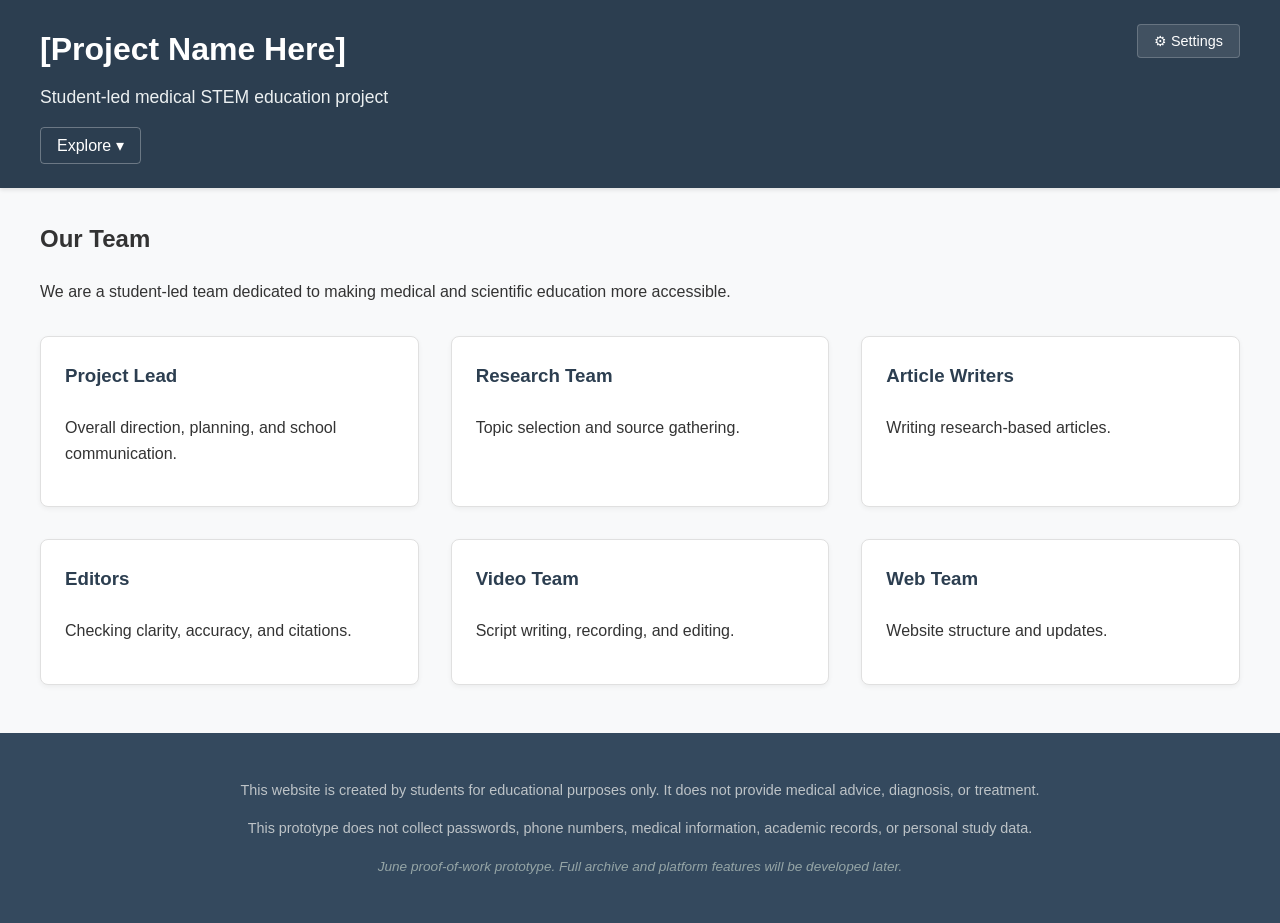
==== about.html @ 19ea7627 "Add files via upload" ====
<!DOCTYPE html>
<html lang="en">
<head>
  <meta charset="UTF-8">
  <meta name="viewport" content="width=device-width, initial-scale=1.0">
  <title>Who We Are | Medical STEM Education</title>
  <link rel="stylesheet" href="styles.css">
</head>
<body>
  <div id="header-container"></div>
  
  <main>
    <section>
      <h2>Our Team</h2>
      <p>We are a student-led team dedicated to making medical and scientific education more accessible.</p>
      <div id="team-roles-grid" class="grid-container"></div>
    </section>
  </main>
  
  <div id="footer-container"></div>
  
  <script src="data.js"></script>
  <script src="script.js"></script>
</body>
</html>
---- styles.css ----
/* 
  styles.css
  This file contains all the styles for the website.
  To change colors or fonts, edit the variables in the :root section below.
*/

:root {
  /* Edit these colors to match your final branding */
  --primary-color: #2c3e50;
  --secondary-color: #34495e;
  --accent-color: #3498db;
  --background-color: #f8f9fa;
  --card-bg: #ffffff;
  --text-color: #333333;
  --text-light: #666666;
  --border-color: #e0e0e0;
  
  /* Status Badge Colors */
  --badge-drafting: #f39c12;
  --badge-researching: #9b59b6;
  --badge-planned: #95a5a6;
  
  /* Fonts */
  --font-main: 'Segoe UI', Tahoma, Geneva, Verdana, sans-serif;
}

/* Global Layout */
body {
  font-family: var(--font-main);
  background-color: var(--background-color);
  color: var(--text-color);
  margin: 0;
  padding: 0;
  line-height: 1.6;
}

a {
  text-decoration: none;
  color: var(--accent-color);
}

a:hover {
  text-decoration: underline;
}

/* Header & Navigation */
header {
  background-color: var(--primary-color);
  color: white;
  padding: 1.5rem 2rem;
  box-shadow: 0 2px 4px rgba(0,0,0,0.1);
}

.header-content {
  max-width: 1200px;
  margin: 0 auto;
}

.header-top {
  display: flex;
  justify-content: space-between;
  align-items: flex-start;
  margin-bottom: 1rem;
}

.header-brand h1 {
  margin: 0 0 0.5rem 0;
  font-size: 2rem;
}

.header-brand p {
  margin: 0;
  font-size: 1.1rem;
  color: #ecf0f1;
}

.header-actions {
  position: relative;
}

.settings-button {
  background-color: rgba(255, 255, 255, 0.1);
  color: white;
  border: 1px solid rgba(255, 255, 255, 0.2);
  border-radius: 4px;
  padding: 0.5rem 1rem;
  cursor: pointer;
  font-family: inherit;
  font-size: 0.9rem;
  transition: background-color 0.2s;
}

.settings-button:hover {
  background-color: rgba(255, 255, 255, 0.2);
}

.settings-panel {
  position: absolute;
  top: 100%;
  right: 0;
  margin-top: 0.5rem;
  background-color: var(--card-bg);
  color: var(--text-color);
  border: 1px solid var(--border-color);
  border-radius: 8px;
  padding: 1rem;
  width: 260px;
  box-shadow: 0 4px 12px rgba(0,0,0,0.15);
  z-index: 100;
  display: none;
}

.settings-panel.open {
  display: block;
}

.settings-panel ul {
  list-style: none;
  padding: 0;
  margin: 0 0 1rem 0;
}

.settings-panel li {
  padding: 0.5rem 0;
  border-bottom: 1px solid var(--border-color);
  font-size: 0.9rem;
  color: var(--text-light);
}

.settings-panel li:last-child {
  border-bottom: none;
}

.settings-panel p {
  margin: 0;
  font-size: 0.85rem;
  color: var(--text-color);
  font-style: italic;
}

.explore-nav {
  position: relative;
}

.explore-button {
  background-color: transparent;
  color: white;
  border: 1px solid rgba(255, 255, 255, 0.3);
  border-radius: 4px;
  padding: 0.5rem 1rem;
  cursor: pointer;
  font-family: inherit;
  font-size: 1rem;
  font-weight: 500;
  transition: background-color 0.2s;
}

.explore-button:hover {
  background-color: rgba(255, 255, 255, 0.1);
}

.explore-menu {
  display: none;
  flex-direction: row;
  flex-wrap: wrap;
  gap: 1.5rem;
  margin-top: 1rem;
  background-color: rgba(0, 0, 0, 0.1);
  padding: 0.75rem 1rem;
  border-radius: 4px;
}

.explore-nav:hover .explore-menu,
.explore-menu.open {
  display: flex;
}

.explore-menu a {
  color: white;
  font-weight: 500;
  padding: 0.5rem 0;
  border-bottom: 2px solid transparent;
}

.explore-menu a:hover {
  text-decoration: none;
  border-bottom: 2px solid white;
}

.explore-menu a.active {
  border-bottom: 2px solid var(--accent-color);
  color: var(--accent-color);
}

/* Footer */
footer {
  background-color: var(--secondary-color);
  color: white;
  padding: 2rem;
  margin-top: 3rem;
  text-align: center;
}

.footer-content {
  max-width: 800px;
  margin: 0 auto;
}

.footer-disclaimer, .footer-privacy {
  font-size: 0.9rem;
  color: #bdc3c7;
  margin-bottom: 0.5rem;
}

.footer-stage {
  font-style: italic;
  margin-top: 1rem;
  font-size: 0.85rem;
  color: #95a5a6;
}

/* Content Sections */
main {
  max-width: 1200px;
  margin: 2rem auto;
  padding: 0 2rem;
}

.hero-section {
  text-align: center;
  padding: 3rem 0;
}

.hero-section h2 {
  font-size: 2.5rem;
  margin-bottom: 1rem;
}

.placeholder-section {
  background-color: #e8f4f8;
  border: 1px dashed var(--accent-color);
  padding: 2rem;
  text-align: center;
  border-radius: 8px;
  margin-bottom: 2rem;
}

/* Responsive Card Grids */
.grid-container {
  display: grid;
  grid-template-columns: repeat(auto-fill, minmax(300px, 1fr));
  gap: 2rem;
  margin-top: 2rem;
}

/* Cards (Topics, Articles, Videos, Roles, Roadmap) */
.card {
  background-color: var(--card-bg);
  border: 1px solid var(--border-color);
  border-radius: 8px;
  padding: 1.5rem;
  box-shadow: 0 2px 5px rgba(0,0,0,0.05);
  display: flex;
  flex-direction: column;
}

.card h3 {
  margin-top: 0;
  margin-bottom: 0.5rem;
  color: var(--primary-color);
}

.card-meta {
  font-size: 0.9rem;
  color: var(--text-light);
  margin-bottom: 1rem;
}

.card p {
  flex-grow: 1;
}

/* Status Badges */
.badge {
  display: inline-block;
  padding: 0.25rem 0.5rem;
  border-radius: 4px;
  font-size: 0.8rem;
  font-weight: bold;
  color: white;
  margin-bottom: 0.5rem;
}

.badge.drafting { background-color: var(--badge-drafting); }
.badge.researching { background-color: var(--badge-researching); }
.badge.planned { background-color: var(--badge-planned); }
.badge.script-writing { background-color: var(--badge-researching); }
.badge.default { background-color: var(--accent-color); }

/* Buttons */
.btn {
  display: inline-block;
  padding: 0.5rem 1rem;
  border-radius: 4px;
  text-align: center;
  font-weight: 500;
  margin-top: 1rem;
  transition: background-color 0.2s;
}

.btn-active {
  background-color: var(--accent-color);
  color: white;
}

.btn-active:hover {
  background-color: #2980b9;
  text-decoration: none;
  color: white;
}

.btn-disabled {
  background-color: #ecf0f1;
  color: #95a5a6;
  cursor: not-allowed;
}

/* Article Template specific */
.article-header {
  margin-bottom: 2rem;
  border-bottom: 2px solid var(--border-color);
  padding-bottom: 1rem;
}

.disclaimer-box {
  background-color: #fff3cd;
  border-left: 4px solid #ffc107;
  padding: 1rem;
  margin: 2rem 0;
  color: #856404;
}

/* Mobile Responsiveness */
@media (max-width: 768px) {
  nav {
    flex-direction: column;
    gap: 0.5rem;
  }
  
  .grid-container {
    grid-template-columns: 1fr;
  }
  
  header {
    text-align: center;
  }
}

/* Home Actions Section */
.home-actions-section {
  padding: 3rem 0;
  border-top: 1px solid var(--border-color);
  margin-top: 2rem;
}

.section-heading {
  text-align: center;
  margin-bottom: 2.5rem;
}

.section-heading h2 {
  font-size: 2rem;
  color: var(--primary-color);
  margin-bottom: 0.5rem;
  margin-top: 0;
}

.section-heading p {
  color: var(--text-light);
  font-size: 1.1rem;
  margin: 0;
}

.home-button-grid {
  display: grid;
  grid-template-columns: repeat(auto-fit, minmax(280px, 1fr));
  gap: 1.5rem;
}

.home-button-card {
  display: flex;
  flex-direction: column;
  padding: 1.5rem;
  border-radius: 8px;
  text-decoration: none;
  transition: transform 0.2s, box-shadow 0.2s, border-color 0.2s;
  border: 2px solid transparent;
}

.home-button-card:hover {
  transform: translateY(-3px);
  text-decoration: none;
  box-shadow: 0 4px 10px rgba(0,0,0,0.1);
}

.home-button-label {
  font-size: 1.25rem;
  font-weight: bold;
  margin-bottom: 0.5rem;
}

.home-button-description {
  font-size: 0.95rem;
}

.home-button-primary {
  background-color: var(--accent-color);
  color: white;
}

.home-button-primary .home-button-description {
  color: rgba(255, 255, 255, 0.9);
}

.home-button-primary:hover {
  background-color: #2980b9;
  color: white;
}

.home-button-secondary {
  background-color: var(--card-bg);
  border-color: var(--border-color);
  color: var(--text-color);
}

.home-button-secondary .home-button-label {
  color: var(--primary-color);
}

.home-button-secondary .home-button-description {
  color: var(--text-light);
}

.home-button-secondary:hover {
  border-color: var(--accent-color);
}

/* Featured Video Section */
.featured-video-section {
  background-color: var(--card-bg);
  border: 1px solid var(--border-color);
  border-radius: 8px;
  padding: 2rem;
  margin-top: 2rem;
  text-align: left;
  box-shadow: 0 4px 6px rgba(0,0,0,0.05);
}

.featured-video-section h3 {
  color: var(--primary-color);
  border-bottom: 2px solid var(--border-color);
  padding-bottom: 0.5rem;
  margin-top: 0;
  margin-bottom: 1.5rem;
  text-align: center;
}

.featured-video-content {
  display: flex;
  flex-direction: row;
  gap: 2rem;
  align-items: center;
}

.featured-video-text {
  flex: 1;
}

.featured-video-text h4 {
  margin-top: 0;
  margin-bottom: 0.5rem;
  font-size: 1.5rem;
}

.featured-video-media {
  flex: 1;
  display: flex;
  justify-content: center;
}

.featured-video-thumbnail {
  max-width: 100%;
  height: auto;
  border-radius: 8px;
  border: 1px solid var(--border-color);
  object-fit: cover;
}

.featured-video-actions {
  margin-top: 1.5rem;
}

@media (max-width: 768px) {
  .featured-video-content {
    flex-direction: column;
  }
}
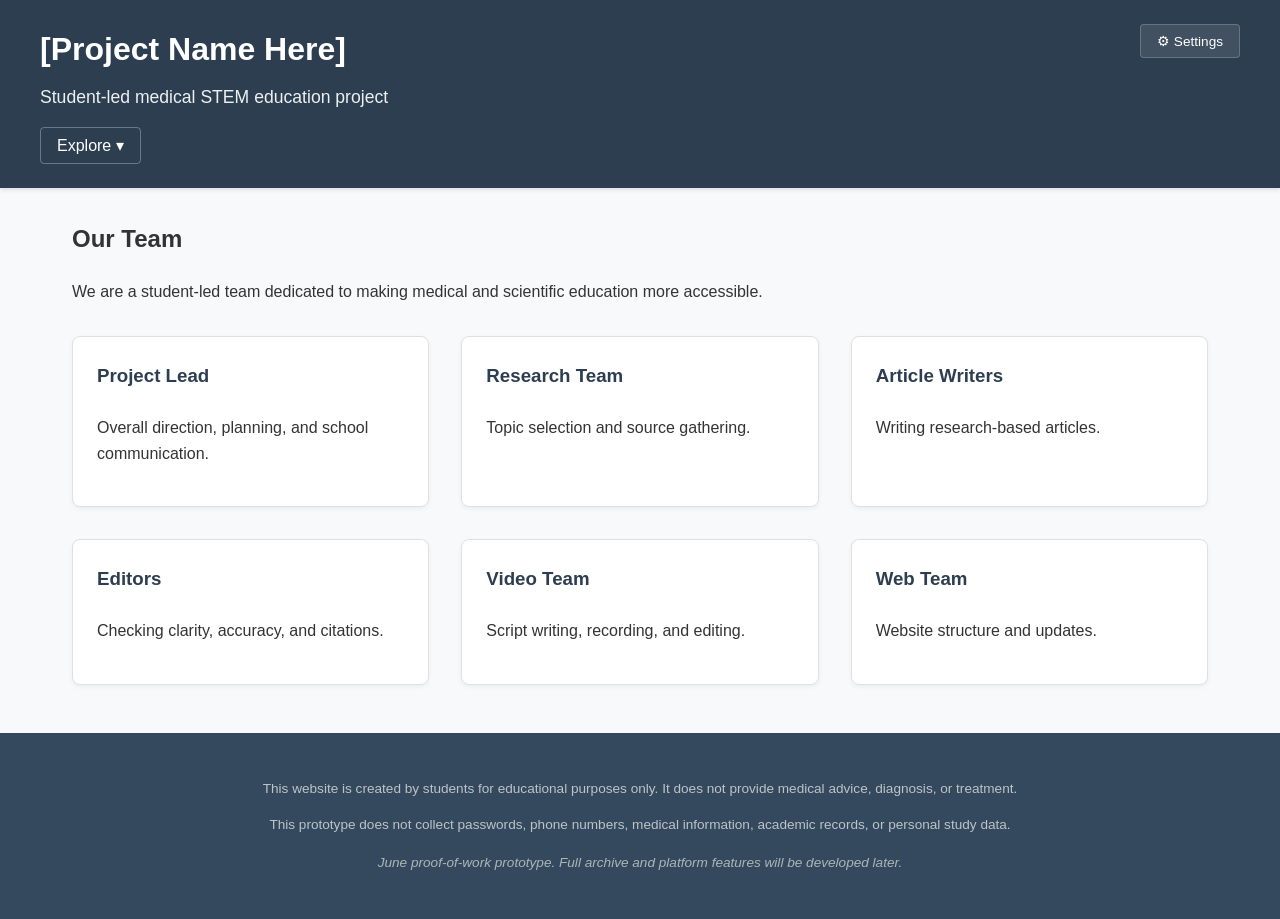
==== commit fddf59ee: "F3 (3/6): videos/future/about.html — meta description, OG, favicon Co-Authored-By: Claude Sonnet 5 <" ====
--- a/about.html
+++ b/about.html
@@ -4,6 +4,13 @@
   <meta charset="UTF-8">
   <meta name="viewport" content="width=device-width, initial-scale=1.0">
   <title>Who We Are | Medical STEM Education</title>
+  <meta name="description" content="Who we are — our team roles and project background.">
+  <link rel="icon" type="image/svg+xml" href="favicon.svg">
+  <meta property="og:type" content="website">
+  <meta property="og:site_name" content="Medical STEM Education">
+  <meta property="og:title" content="Who We Are | Medical STEM Education">
+  <meta property="og:description" content="Who we are — our team roles and project background.">
+  <meta property="og:url" content="https://bonogyuyoung.github.io/ACM-website/about.html">
   <link rel="stylesheet" href="styles.css">
 </head>
 <body>
--- a/styles.css
+++ b/styles.css
@@ -1,27 +1,80 @@
-/* 
+/*
   styles.css
   This file contains all the styles for the website.
-  To change colors or fonts, edit the variables in the :root section below.
+  Design tokens (color, typography, spacing, radius, shadow) live in :root.
+  Component conventions (card / badge / btn / empty-state) are documented in README.md.
 */
 
 :root {
-  /* Edit these colors to match your final branding */
+  /* Color */
   --primary-color: #2c3e50;
   --secondary-color: #34495e;
-  --accent-color: #3498db;
+  /* --accent-color/--accent-hover paint solid backgrounds (buttons, badges)
+     that always carry white text, so they're tuned to satisfy 4.5:1 against
+     white regardless of theme. --link-color paints text that sits directly
+     on the page background, so light/dark theme need different values (a
+     single hue can't be dark enough for white-on-it AND light enough to read
+     on a near-black page) — see the data-theme="dark" overrides below.
+     --nav-active-color is for text on the header, which stays dark in both
+     site themes, so it gets one fixed light value per color theme. */
+  --accent-color: #2978ad;
+  --accent-hover: #22628e;
+  --link-color: #2978ad;
+  --nav-active-color: #5eaee3;
   --background-color: #f8f9fa;
   --card-bg: #ffffff;
   --text-color: #333333;
   --text-light: #666666;
   --border-color: #e0e0e0;
-  
-  /* Status Badge Colors */
-  --badge-drafting: #f39c12;
+  --color-on-dark: #ffffff;
+  --color-on-dark-muted: #ecf0f1;
+
+  /* Status Badge Colors — one per config.statusStages entry, plus a default
+     fallback for any status not in that list. Tuned for >=4.5:1 against the
+     white badge text (.badge sets color: white). */
+  --badge-planned: #6d7879;
   --badge-researching: #9b59b6;
-  --badge-planned: #95a5a6;
-  
-  /* Fonts */
+  --badge-drafting: #a3690c;
+  --badge-review: #b1611a;
+  --badge-published: #1e864a;
+
+  /* Typography scale */
   --font-main: 'Segoe UI', Tahoma, Geneva, Verdana, sans-serif;
+  --text-xs: 0.8rem;
+  --text-sm: 0.85rem;
+  --text-base: 1rem;
+  --text-md: 1.1rem;
+  --text-lg: 1.25rem;
+  --text-xl: 1.5rem;
+  --text-2xl: 2rem;
+  --text-3xl: 2.5rem;
+
+  /* Spacing scale */
+  --space-1: 0.25rem;
+  --space-2: 0.5rem;
+  --space-3: 0.75rem;
+  --space-4: 1rem;
+  --space-5: 1.5rem;
+  --space-6: 2rem;
+  --space-7: 2.5rem;
+  --space-8: 3rem;
+
+  /* Radius */
+  --radius-sm: 4px;
+  --radius-md: 8px;
+
+  /* Shadow */
+  --shadow-sm: 0 2px 4px rgba(0, 0, 0, 0.1);
+  --shadow-md: 0 2px 5px rgba(0, 0, 0, 0.05);
+  --shadow-lg: 0 4px 12px rgba(0, 0, 0, 0.15);
+  --shadow-hover: 0 4px 10px rgba(0, 0, 0, 0.1);
+}
+
+/* Mobile-first base: border-box everywhere so padding/border never push an
+   element wider than its container (the classic cause of 360px-width
+   horizontal scroll). */
+*, *::before, *::after {
+  box-sizing: border-box;
 }
 
 /* Global Layout */
@@ -36,19 +89,35 @@
 
 a {
   text-decoration: none;
-  color: var(--accent-color);
+  color: var(--link-color);
 }
 
 a:hover {
   text-decoration: underline;
+}
+
+/* Visible focus ring for keyboard navigation (F2). --link-color already
+   meets 3:1 against page/card backgrounds in every theme; inside the header
+   (always a dark background, independent of light/dark theme) that fails,
+   so it's swapped for the lighter --nav-active-color there. */
+a:focus-visible,
+button:focus-visible,
+input:focus-visible,
+[tabindex]:focus-visible {
+  outline: 3px solid var(--link-color);
+  outline-offset: 2px;
+}
+
+header :focus-visible {
+  outline-color: var(--nav-active-color);
 }
 
 /* Header & Navigation */
 header {
   background-color: var(--primary-color);
-  color: white;
-  padding: 1.5rem 2rem;
-  box-shadow: 0 2px 4px rgba(0,0,0,0.1);
+  color: var(--color-on-dark);
+  padding: var(--space-5) var(--space-6);
+  box-shadow: var(--shadow-sm);
 }
 
 .header-content {
@@ -58,20 +127,22 @@
 
 .header-top {
   display: flex;
+  flex-wrap: wrap;
+  gap: var(--space-3);
   justify-content: space-between;
   align-items: flex-start;
-  margin-bottom: 1rem;
+  margin-bottom: var(--space-4);
 }
 
 .header-brand h1 {
-  margin: 0 0 0.5rem 0;
-  font-size: 2rem;
+  margin: 0 0 var(--space-2) 0;
+  font-size: var(--text-2xl);
 }
 
 .header-brand p {
   margin: 0;
-  font-size: 1.1rem;
-  color: #ecf0f1;
+  font-size: var(--text-md);
+  color: var(--color-on-dark-muted);
 }
 
 .header-actions {
@@ -80,13 +151,13 @@
 
 .settings-button {
   background-color: rgba(255, 255, 255, 0.1);
-  color: white;
+  color: var(--color-on-dark);
   border: 1px solid rgba(255, 255, 255, 0.2);
-  border-radius: 4px;
-  padding: 0.5rem 1rem;
+  border-radius: var(--radius-sm);
+  padding: var(--space-2) var(--space-4);
   cursor: pointer;
   font-family: inherit;
-  font-size: 0.9rem;
+  font-size: var(--text-sm);
   transition: background-color 0.2s;
 }
 
@@ -98,14 +169,15 @@
   position: absolute;
   top: 100%;
   right: 0;
-  margin-top: 0.5rem;
+  margin-top: var(--space-2);
   background-color: var(--card-bg);
   color: var(--text-color);
   border: 1px solid var(--border-color);
-  border-radius: 8px;
-  padding: 1rem;
+  border-radius: var(--radius-md);
+  padding: var(--space-4);
   width: 260px;
-  box-shadow: 0 4px 12px rgba(0,0,0,0.15);
+  max-width: calc(100vw - 2 * var(--space-5));
+  box-shadow: var(--shadow-lg);
   z-index: 100;
   display: none;
 }
@@ -117,13 +189,13 @@
 .settings-panel ul {
   list-style: none;
   padding: 0;
-  margin: 0 0 1rem 0;
+  margin: 0 0 var(--space-4) 0;
 }
 
 .settings-panel li {
-  padding: 0.5rem 0;
+  padding: var(--space-2) 0;
   border-bottom: 1px solid var(--border-color);
-  font-size: 0.9rem;
+  font-size: var(--text-sm);
   color: var(--text-light);
 }
 
@@ -133,24 +205,115 @@
 
 .settings-panel p {
   margin: 0;
-  font-size: 0.85rem;
+  font-size: var(--text-sm);
   color: var(--text-color);
   font-style: italic;
 }
 
+/* Settings controls (E5) — theme/color/text-size buttons rendered by
+   renderSettingsControls() and wired up by initSettingsControls(). */
+.settings-group {
+  margin-bottom: var(--space-4);
+}
+
+.settings-label {
+  display: block;
+  font-size: var(--text-sm);
+  font-weight: 600;
+  color: var(--text-light);
+  margin-bottom: var(--space-2);
+}
+
+.settings-options {
+  display: flex;
+  gap: var(--space-2);
+  flex-wrap: wrap;
+}
+
+.btn-toggle {
+  background-color: var(--background-color);
+  color: var(--text-color);
+  border: 1px solid var(--border-color);
+  border-radius: var(--radius-sm);
+  padding: var(--space-1) var(--space-3);
+  font-size: var(--text-sm);
+  font-family: inherit;
+  cursor: pointer;
+}
+
+.btn-toggle:hover {
+  border-color: var(--accent-color);
+}
+
+.btn-toggle.active {
+  background-color: var(--accent-color);
+  color: white;
+  border-color: var(--accent-color);
+}
+
+.settings-note {
+  margin: 0;
+  font-size: var(--text-xs);
+  color: var(--text-light);
+  font-style: italic;
+}
+
+/* Settings: dark theme / accent color / text size — toggled by
+   applySettings() in script.js via data-* attributes on <html>. */
+html[data-theme="dark"] {
+  --background-color: #14171a;
+  --card-bg: #1f2328;
+  --text-color: #e6e6e6;
+  --text-light: #a8adb3;
+  --border-color: #343a40;
+  /* Link text needs to lighten back up for the near-black page background —
+     the light-theme --link-color is tuned the opposite direction. */
+  --link-color: #3498db;
+}
+
+html[data-color-theme="green"] {
+  --accent-color: #1d8348;
+  --accent-hover: #186b3b;
+  --link-color: #1d8348;
+  --nav-active-color: #48bb79;
+}
+
+html[data-color-theme="purple"] {
+  --accent-color: #8e44ad;
+  --accent-hover: #6c3483;
+  --link-color: #8e44ad;
+  --nav-active-color: #c198d2;
+}
+
+html[data-theme="dark"][data-color-theme="green"] {
+  --link-color: #27ae60;
+}
+
+html[data-theme="dark"][data-color-theme="purple"] {
+  --link-color: #ab74c2;
+}
+
+html[data-font-size="small"] {
+  font-size: 87.5%;
+}
+
+html[data-font-size="large"] {
+  font-size: 112.5%;
+}
+
 .explore-nav {
   position: relative;
 }
 
 .explore-button {
   background-color: transparent;
-  color: white;
+  color: var(--color-on-dark);
   border: 1px solid rgba(255, 255, 255, 0.3);
-  border-radius: 4px;
-  padding: 0.5rem 1rem;
+  border-radius: var(--radius-sm);
+  padding: var(--space-2) var(--space-4);
   cursor: pointer;
   font-family: inherit;
-  font-size: 1rem;
+  font-size: var(--text-base);
   font-weight: 500;
   transition: background-color 0.2s;
 }
@@ -163,11 +326,11 @@
   display: none;
   flex-direction: row;
   flex-wrap: wrap;
-  gap: 1.5rem;
-  margin-top: 1rem;
+  gap: var(--space-5);
+  margin-top: var(--space-4);
   background-color: rgba(0, 0, 0, 0.1);
-  padding: 0.75rem 1rem;
-  border-radius: 4px;
+  padding: var(--space-3) var(--space-4);
+  border-radius: var(--radius-sm);
 }
 
 .explore-nav:hover .explore-menu,
@@ -176,9 +339,9 @@
 }
 
 .explore-menu a {
-  color: white;
+  color: var(--color-on-dark);
   font-weight: 500;
-  padding: 0.5rem 0;
+  padding: var(--space-2) 0;
   border-bottom: 2px solid transparent;
 }
 
@@ -188,16 +351,16 @@
 }
 
 .explore-menu a.active {
-  border-bottom: 2px solid var(--accent-color);
-  color: var(--accent-color);
+  border-bottom: 2px solid var(--nav-active-color);
+  color: var(--nav-active-color);
 }
 
 /* Footer */
 footer {
   background-color: var(--secondary-color);
-  color: white;
-  padding: 2rem;
-  margin-top: 3rem;
+  color: var(--color-on-dark);
+  padding: var(--space-6);
+  margin-top: var(--space-8);
   text-align: center;
 }
 
@@ -207,73 +370,73 @@
 }
 
 .footer-disclaimer, .footer-privacy {
-  font-size: 0.9rem;
+  font-size: var(--text-sm);
   color: #bdc3c7;
-  margin-bottom: 0.5rem;
+  margin-bottom: var(--space-2);
 }
 
 .footer-stage {
   font-style: italic;
-  margin-top: 1rem;
-  font-size: 0.85rem;
-  color: #95a5a6;
+  margin-top: var(--space-4);
+  font-size: var(--text-sm);
+  color: #aab7b8;
 }
 
 /* Content Sections */
 main {
   max-width: 1200px;
-  margin: 2rem auto;
-  padding: 0 2rem;
+  margin: var(--space-6) auto;
+  padding: 0 var(--space-6);
 }
 
 .hero-section {
   text-align: center;
-  padding: 3rem 0;
+  padding: var(--space-8) 0;
 }
 
 .hero-section h2 {
-  font-size: 2.5rem;
-  margin-bottom: 1rem;
+  font-size: var(--text-3xl);
+  margin-bottom: var(--space-4);
 }
 
 .placeholder-section {
   background-color: #e8f4f8;
   border: 1px dashed var(--accent-color);
-  padding: 2rem;
+  padding: var(--space-6);
   text-align: center;
-  border-radius: 8px;
-  margin-bottom: 2rem;
+  border-radius: var(--radius-md);
+  margin-bottom: var(--space-6);
 }
 
 /* Responsive Card Grids */
 .grid-container {
   display: grid;
   grid-template-columns: repeat(auto-fill, minmax(300px, 1fr));
-  gap: 2rem;
-  margin-top: 2rem;
+  gap: var(--space-6);
+  margin-top: var(--space-6);
 }
 
 /* Cards (Topics, Articles, Videos, Roles, Roadmap) */
 .card {
   background-color: var(--card-bg);
   border: 1px solid var(--border-color);
-  border-radius: 8px;
-  padding: 1.5rem;
-  box-shadow: 0 2px 5px rgba(0,0,0,0.05);
+  border-radius: var(--radius-md);
+  padding: var(--space-5);
+  box-shadow: var(--shadow-md);
   display: flex;
   flex-direction: column;
 }
 
 .card h3 {
   margin-top: 0;
-  margin-bottom: 0.5rem;
+  margin-bottom: var(--space-2);
   color: var(--primary-color);
 }
 
 .card-meta {
-  font-size: 0.9rem;
+  font-size: var(--text-sm);
   color: var(--text-light);
-  margin-bottom: 1rem;
+  margin-bottom: var(--space-4);
 }
 
 .card p {
@@ -283,28 +446,48 @@
 /* Status Badges */
 .badge {
   display: inline-block;
-  padding: 0.25rem 0.5rem;
-  border-radius: 4px;
-  font-size: 0.8rem;
+  padding: var(--space-1) var(--space-2);
+  border-radius: var(--radius-sm);
+  font-size: var(--text-xs);
   font-weight: bold;
   color: white;
-  margin-bottom: 0.5rem;
-}
-
+  margin-bottom: var(--space-2);
+}
+
+.badge.planned { background-color: var(--badge-planned); }
+.badge.researching { background-color: var(--badge-researching); }
 .badge.drafting { background-color: var(--badge-drafting); }
-.badge.researching { background-color: var(--badge-researching); }
-.badge.planned { background-color: var(--badge-planned); }
-.badge.script-writing { background-color: var(--badge-researching); }
+.badge.review { background-color: var(--badge-review); }
+.badge.published { background-color: var(--badge-published); }
 .badge.default { background-color: var(--accent-color); }
+
+/* Empty State — shown by renderEmptyState() whenever a list has 0 items */
+.empty-state {
+  text-align: center;
+  padding: var(--space-8) var(--space-5);
+  border: 1px dashed var(--border-color);
+  border-radius: var(--radius-md);
+  background-color: var(--card-bg);
+  color: var(--text-light);
+}
+
+.empty-state p {
+  margin: 0;
+  font-size: var(--text-base);
+}
+
+.grid-container .empty-state {
+  grid-column: 1 / -1;
+}
 
 /* Buttons */
 .btn {
   display: inline-block;
-  padding: 0.5rem 1rem;
-  border-radius: 4px;
+  padding: var(--space-2) var(--space-4);
+  border-radius: var(--radius-sm);
   text-align: center;
   font-weight: 500;
-  margin-top: 1rem;
+  margin-top: var(--space-4);
   transition: background-color 0.2s;
 }
 
@@ -314,7 +497,7 @@
 }
 
 .btn-active:hover {
-  background-color: #2980b9;
+  background-color: var(--accent-hover);
   text-decoration: none;
   color: white;
 }
@@ -327,16 +510,16 @@
 
 /* Article Template specific */
 .article-header {
-  margin-bottom: 2rem;
+  margin-bottom: var(--space-6);
   border-bottom: 2px solid var(--border-color);
-  padding-bottom: 1rem;
+  padding-bottom: var(--space-4);
 }
 
 .disclaimer-box {
   background-color: #fff3cd;
   border-left: 4px solid #ffc107;
-  padding: 1rem;
-  margin: 2rem 0;
+  padding: var(--space-4);
+  margin: var(--space-6) 0;
   color: #856404;
 }
 
@@ -344,54 +527,69 @@
 @media (max-width: 768px) {
   nav {
     flex-direction: column;
-    gap: 0.5rem;
+    gap: var(--space-2);
   }
-  
-  .grid-container {
+
+  .grid-container,
+  .home-button-grid {
     grid-template-columns: 1fr;
   }
-  
+
   header {
     text-align: center;
   }
 }
 
+@media (max-width: 480px) {
+  main {
+    padding: 0 var(--space-4);
+  }
+
+  header {
+    padding: var(--space-4);
+  }
+
+  footer {
+    padding: var(--space-5) var(--space-4);
+  }
+}
+
 /* Home Actions Section */
 .home-actions-section {
-  padding: 3rem 0;
+  padding: var(--space-8) 0;
   border-top: 1px solid var(--border-color);
-  margin-top: 2rem;
+  margin-top: var(--space-6);
 }
 
 .section-heading {
   text-align: center;
-  margin-bottom: 2.5rem;
+  margin-bottom: var(--space-7);
 }
 
 .section-heading h2 {
-  font-size: 2rem;
+  font-size: var(--text-2xl);
   color: var(--primary-color);
-  margin-bottom: 0.5rem;
+  margin-bottom: var(--space-2);
   margin-top: 0;
 }
 
 .section-heading p {
   color: var(--text-light);
-  font-size: 1.1rem;
+  font-size: var(--text-md);
   margin: 0;
 }
 
 .home-button-grid {
   display: grid;
   grid-template-columns: repeat(auto-fit, minmax(280px, 1fr));
-  gap: 1.5rem;
+  gap: var(--space-5);
 }
 
 .home-button-card {
   display: flex;
   flex-direction: column;
-  padding: 1.5rem;
-  border-radius: 8px;
+  padding: var(--space-5);
+  border-radius: var(--radius-md);
   text-decoration: none;
   transition: transform 0.2s, box-shadow 0.2s, border-color 0.2s;
   border: 2px solid transparent;
@@ -400,17 +598,17 @@
 .home-button-card:hover {
   transform: translateY(-3px);
   text-decoration: none;
-  box-shadow: 0 4px 10px rgba(0,0,0,0.1);
+  box-shadow: var(--shadow-hover);
 }
 
 .home-button-label {
-  font-size: 1.25rem;
+  font-size: var(--text-lg);
   font-weight: bold;
-  margin-bottom: 0.5rem;
+  margin-bottom: var(--space-2);
 }
 
 .home-button-description {
-  font-size: 0.95rem;
+  font-size: var(--text-sm);
 }
 
 .home-button-primary {
@@ -423,7 +621,7 @@
 }
 
 .home-button-primary:hover {
-  background-color: #2980b9;
+  background-color: var(--accent-hover);
   color: white;
 }
 
@@ -449,26 +647,26 @@
 .featured-video-section {
   background-color: var(--card-bg);
   border: 1px solid var(--border-color);
-  border-radius: 8px;
-  padding: 2rem;
-  margin-top: 2rem;
+  border-radius: var(--radius-md);
+  padding: var(--space-6);
+  margin-top: var(--space-6);
   text-align: left;
-  box-shadow: 0 4px 6px rgba(0,0,0,0.05);
+  box-shadow: var(--shadow-md);
 }
 
 .featured-video-section h3 {
   color: var(--primary-color);
   border-bottom: 2px solid var(--border-color);
-  padding-bottom: 0.5rem;
+  padding-bottom: var(--space-2);
   margin-top: 0;
-  margin-bottom: 1.5rem;
+  margin-bottom: var(--space-5);
   text-align: center;
 }
 
 .featured-video-content {
   display: flex;
   flex-direction: row;
-  gap: 2rem;
+  gap: var(--space-6);
   align-items: center;
 }
 
@@ -478,8 +676,8 @@
 
 .featured-video-text h4 {
   margin-top: 0;
-  margin-bottom: 0.5rem;
-  font-size: 1.5rem;
+  margin-bottom: var(--space-2);
+  font-size: var(--text-xl);
 }
 
 .featured-video-media {
@@ -488,20 +686,82 @@
   justify-content: center;
 }
 
-.featured-video-thumbnail {
-  max-width: 100%;
-  height: auto;
-  border-radius: 8px;
-  border: 1px solid var(--border-color);
-  object-fit: cover;
-}
-
-.featured-video-actions {
-  margin-top: 1.5rem;
-}
-
 @media (max-width: 768px) {
   .featured-video-content {
     flex-direction: column;
   }
 }
+
+/* Video Embed — 16:9 responsive YouTube embed (script.js renderVideoEmbed()).
+   Used on episode.html's Video slot, videos.html cards, and the home page
+   featured video. Falls back to a centered "Coming Soon" badge when no
+   youtubeId is set yet. */
+.video-embed {
+  position: relative;
+  width: 100%;
+  padding-top: 56.25%;
+  border-radius: var(--radius-md);
+  overflow: hidden;
+  background-color: #000;
+  margin-bottom: var(--space-4);
+}
+
+.video-embed iframe {
+  position: absolute;
+  inset: 0;
+  width: 100%;
+  height: 100%;
+  border: 0;
+}
+
+.video-embed-empty {
+  background-color: #ecf0f1;
+}
+
+.video-embed-empty .btn-disabled {
+  position: absolute;
+  top: 50%;
+  left: 50%;
+  transform: translate(-50%, -50%);
+  margin-top: 0;
+}
+
+/* Bookmarks — Save/Saved toggle (episode.html, article.html) and the
+   saved list (bookmarks.html), rendered by renderBookmarkButton()/
+   renderBookmarks() in script.js. */
+.bookmark-btn {
+  margin-top: var(--space-4);
+}
+
+.bookmark-list {
+  list-style: none;
+  margin: 0;
+  padding: 0;
+}
+
+.bookmark-list li {
+  display: flex;
+  flex-wrap: wrap;
+  justify-content: space-between;
+  align-items: center;
+  gap: var(--space-2) var(--space-4);
+  padding: var(--space-2) 0;
+  border-bottom: 1px solid var(--border-color);
+}
+
+/* Long titles must shrink/wrap instead of stretching the row past the
+   viewport — flex items default to min-width:auto, which otherwise forces
+   horizontal overflow on narrow screens. */
+.bookmark-list li > *:not(.bookmark-remove-btn) {
+  min-width: 0;
+  overflow-wrap: anywhere;
+}
+
+.bookmark-list li:last-child {
+  border-bottom: none;
+}
+
+.bookmark-remove-btn {
+  margin-top: 0;
+  flex-shrink: 0;
+}
